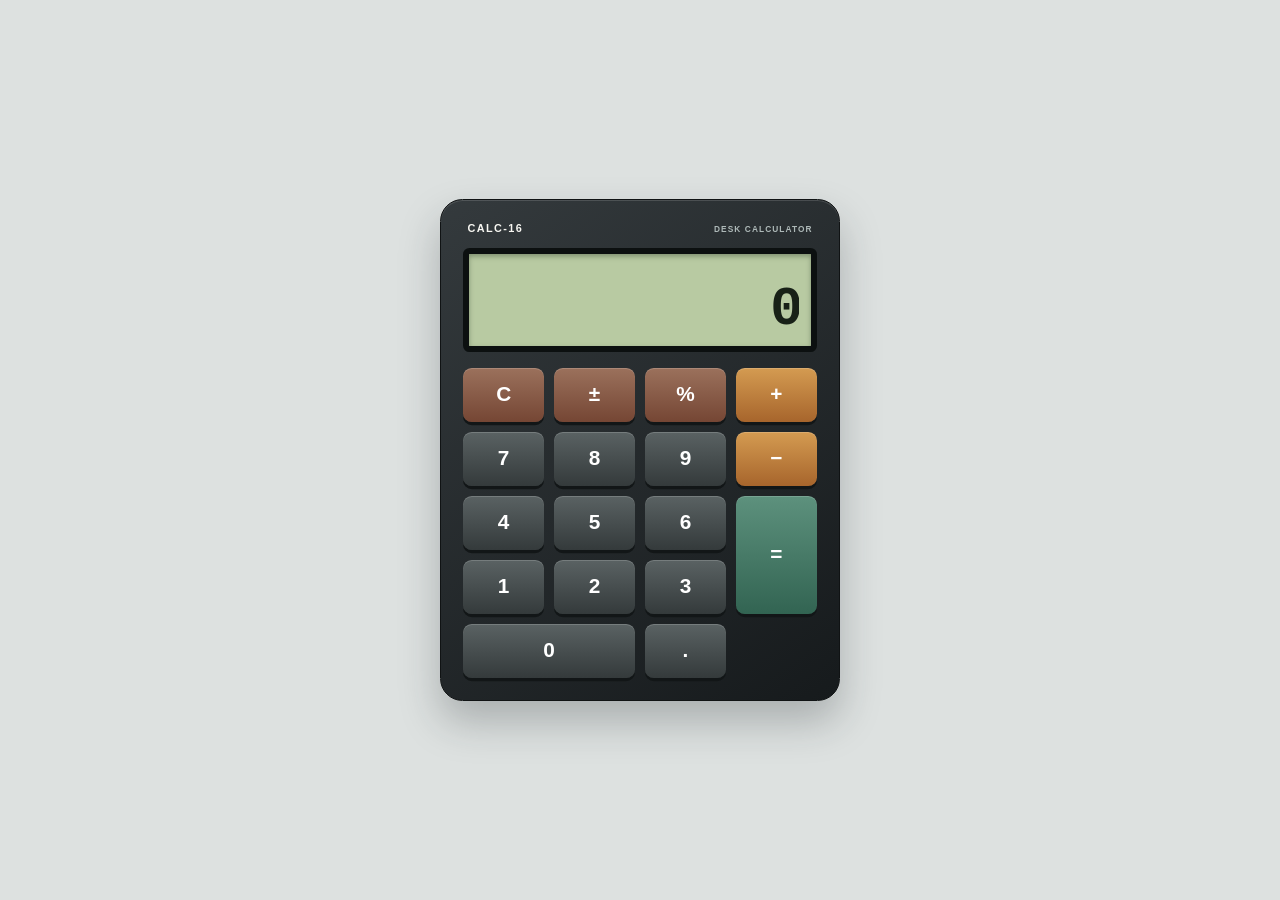
==== apps/calculator/index.html @ cfe18073 "Add desk calculator Co-authored-by: cx-demo <30712871+cx-demo@users.noreply.github.com>" ====
<!doctype html>
<html lang="en">
  <head>
    <meta charset="utf-8">
    <meta name="viewport" content="width=device-width, initial-scale=1">
    <title>Desk Calculator</title>
    <link rel="stylesheet" href="styles.css">
  </head>
  <body>
    <main class="calculator" aria-label="Calculator">
      <header>
        <p class="brand">CALC-16</p>
        <p class="model">DESK CALCULATOR</p>
      </header>
      <section class="display" aria-label="Calculator display">
        <p class="expression" id="expression">&nbsp;</p>
        <output id="result" aria-live="polite">0</output>
      </section>
      <div class="keys" aria-label="Calculator keys">
        <button class="utility" type="button" data-action="clear" aria-label="Clear">C</button>
        <button class="utility" type="button" data-action="sign" aria-label="Change sign">±</button>
        <button class="utility" type="button" data-action="percent" aria-label="Percent">%</button>
        <button class="operator" type="button" data-action="operator" data-value="+" aria-label="Add">+</button>
        <button type="button" data-action="digit" data-value="7">7</button>
        <button type="button" data-action="digit" data-value="8">8</button>
        <button type="button" data-action="digit" data-value="9">9</button>
        <button class="operator" type="button" data-action="operator" data-value="-" aria-label="Subtract">−</button>
        <button type="button" data-action="digit" data-value="4">4</button>
        <button type="button" data-action="digit" data-value="5">5</button>
        <button type="button" data-action="digit" data-value="6">6</button>
        <button class="equals" type="button" data-action="equals" aria-label="Equals">=</button>
        <button type="button" data-action="digit" data-value="1">1</button>
        <button type="button" data-action="digit" data-value="2">2</button>
        <button type="button" data-action="digit" data-value="3">3</button>
        <button class="zero" type="button" data-action="digit" data-value="0">0</button>
        <button type="button" data-action="decimal" aria-label="Decimal point">.</button>
      </div>
    </main>
    <script type="module" src="app.mjs"></script>
  </body>
</html>
---- apps/calculator/styles.css ----
:root {
  color: #f8f7f2;
  background: #dde1e0;
  font-family: Arial, Helvetica, sans-serif;
}

* { box-sizing: border-box; }

body {
  align-items: center;
  display: flex;
  justify-content: center;
  margin: 0;
  min-height: 100vh;
  padding: 1.5rem;
}

.calculator {
  background: linear-gradient(145deg, #343a3d, #161a1c);
  border: 1px solid #101314;
  border-radius: 1.4rem;
  box-shadow: 0 1.3rem 2.5rem #1d252844, inset 0 1px #ffffff24;
  max-width: 25rem;
  padding: 1.4rem;
  width: 100%;
}

header {
  align-items: baseline;
  display: flex;
  justify-content: space-between;
  margin: 0 .25rem .85rem;
}

.brand, .model {
  font-size: .68rem;
  font-weight: 700;
  letter-spacing: .13em;
  margin: 0;
}

.model { color: #aeb9b8; font-size: .52rem; }

.display {
  background: #b8caa2;
  border: .42rem solid #0c1010;
  border-radius: .4rem;
  box-shadow: inset 0 .15rem .35rem #5262488c;
  color: #182117;
  margin-bottom: 1rem;
  min-height: 6rem;
  padding: .55rem .75rem;
  text-align: right;
}

.expression {
  color: #4a5943;
  font-family: "Courier New", monospace;
  font-size: .82rem;
  height: 1rem;
  margin: 0 0 .25rem;
  overflow: hidden;
}

output {
  display: block;
  font-family: "Courier New", monospace;
  font-size: clamp(2rem, 10vw, 3.4rem);
  font-weight: 700;
  letter-spacing: -.08em;
  line-height: 1;
  overflow: hidden;
  text-overflow: ellipsis;
}

.keys {
  display: grid;
  gap: .65rem;
  grid-template-columns: repeat(4, 1fr);
}

button {
  background: linear-gradient(#5a6263, #343a3b);
  border: 0;
  border-radius: .55rem;
  box-shadow: 0 .2rem #121617, inset 0 1px #ffffff2b;
  color: #fff;
  cursor: pointer;
  font: 700 1.3rem/1 Arial, Helvetica, sans-serif;
  min-height: 3.35rem;
  padding: .5rem;
}

button:active { box-shadow: inset 0 .2rem .35rem #0008; transform: translateY(.15rem); }
button:focus-visible { outline: 3px solid #d6f58e; outline-offset: 3px; }
.utility { background: linear-gradient(#9b715c, #754634); }
.operator { background: linear-gradient(#d49b51, #a7652c); }
.equals { background: linear-gradient(#5d917d, #326452); grid-row: span 2; }
.zero { grid-column: span 2; }

@media (max-width: 23rem) {
  body { padding: .5rem; }
  .calculator { border-radius: .8rem; padding: 1rem; }
  .keys { gap: .45rem; }
  button { min-height: 2.8rem; }
}
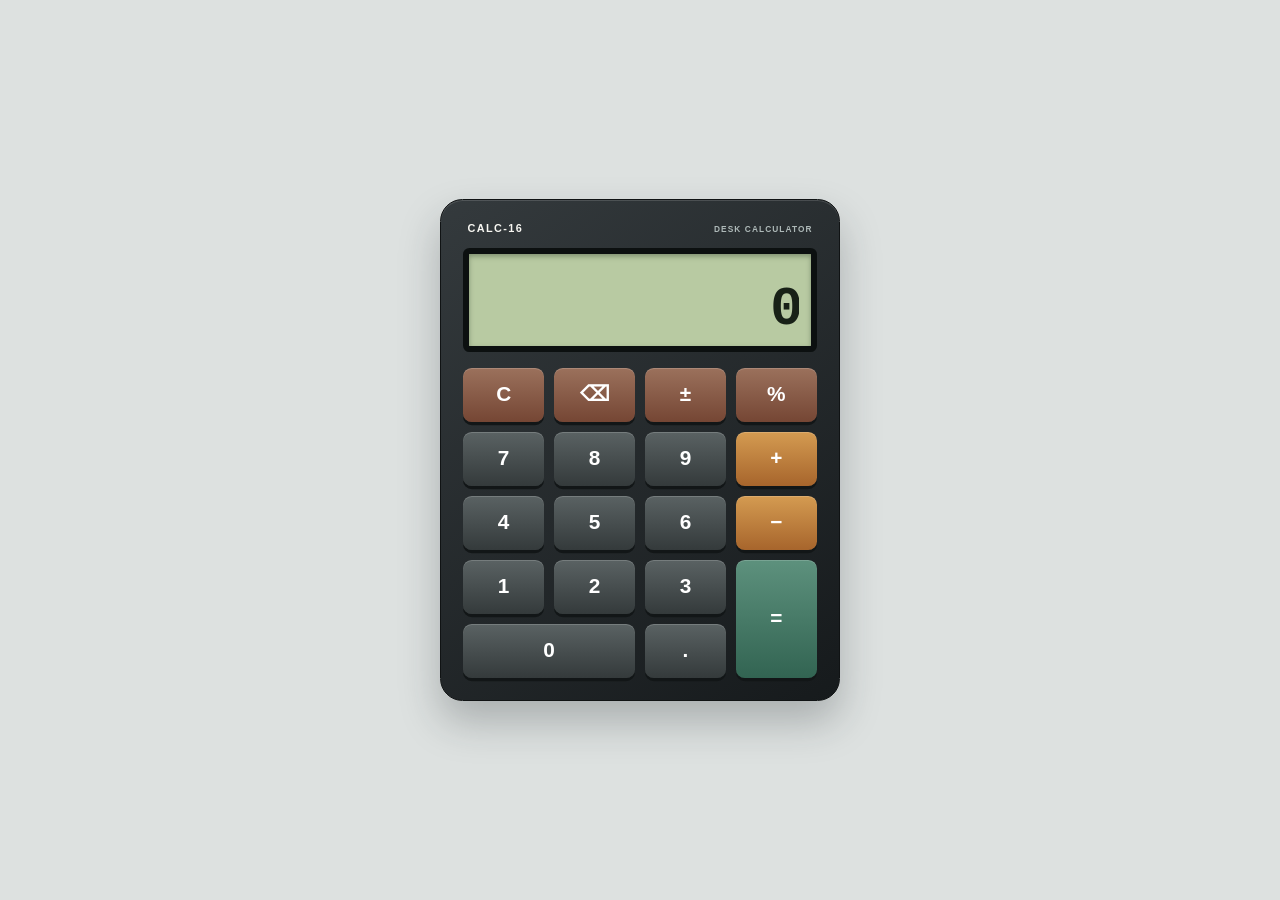
==== commit 89d92ec1: "Complete calculator input controls Co-authored-by: cx-demo <30712871+cx-demo@users.noreply.github.co" ====
--- a/apps/calculator/index.html
+++ b/apps/calculator/index.html
@@ -16,22 +16,23 @@
         <p class="expression" id="expression">&nbsp;</p>
         <output id="result" aria-live="polite">0</output>
       </section>
-      <div class="keys" aria-label="Calculator keys">
+      <div class="keys" role="group" aria-label="Calculator keys">
         <button class="utility" type="button" data-action="clear" aria-label="Clear">C</button>
+        <button class="utility" type="button" data-action="backspace" aria-label="Backspace">⌫</button>
         <button class="utility" type="button" data-action="sign" aria-label="Change sign">±</button>
         <button class="utility" type="button" data-action="percent" aria-label="Percent">%</button>
-        <button class="operator" type="button" data-action="operator" data-value="+" aria-label="Add">+</button>
         <button type="button" data-action="digit" data-value="7">7</button>
         <button type="button" data-action="digit" data-value="8">8</button>
         <button type="button" data-action="digit" data-value="9">9</button>
-        <button class="operator" type="button" data-action="operator" data-value="-" aria-label="Subtract">−</button>
+        <button class="operator" type="button" data-action="operator" data-value="+" aria-label="Add">+</button>
         <button type="button" data-action="digit" data-value="4">4</button>
         <button type="button" data-action="digit" data-value="5">5</button>
         <button type="button" data-action="digit" data-value="6">6</button>
-        <button class="equals" type="button" data-action="equals" aria-label="Equals">=</button>
+        <button class="operator" type="button" data-action="operator" data-value="-" aria-label="Subtract">−</button>
         <button type="button" data-action="digit" data-value="1">1</button>
         <button type="button" data-action="digit" data-value="2">2</button>
         <button type="button" data-action="digit" data-value="3">3</button>
+        <button class="equals" type="button" data-action="equals" aria-label="Equals">=</button>
         <button class="zero" type="button" data-action="digit" data-value="0">0</button>
         <button type="button" data-action="decimal" aria-label="Decimal point">.</button>
       </div>
--- a/apps/calculator/styles.css
+++ b/apps/calculator/styles.css
@@ -1,5 +1,5 @@
 :root {
-  color: #f8f7f2;
+  color: #182117;
   background: #dde1e0;
   font-family: Arial, Helvetica, sans-serif;
 }
@@ -23,6 +23,7 @@
   max-width: 25rem;
   padding: 1.4rem;
   width: 100%;
+  color: #f8f7f2;
 }
 
 header {
